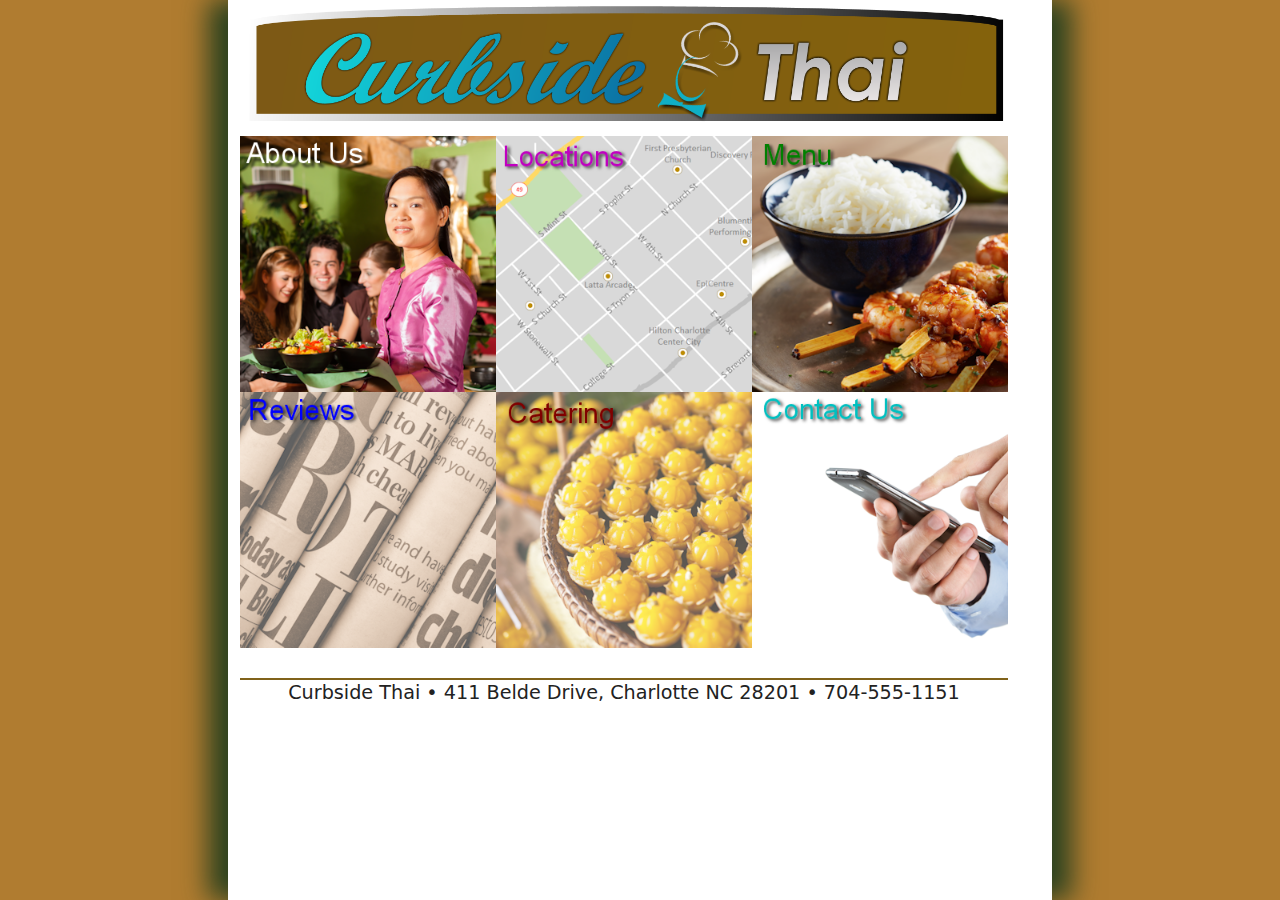
==== index.html @ db6e6f59 "CSIS1280-Lab1" ====
<!DOCTYPE html>
<html lang="en">
<head>
   <title>Curbside Thai</title>
   <meta charset="utf-8" />
   <meta name="viewport" content="width=device-width, initial-scale=1" />
   <link href="css/ct_base.css" rel="stylesheet" />
   <link href="css/ct_layout1.css" rel="stylesheet" />
</head>

<body>
   <header>
      <a href="index.html"><img src="imgs/ct_logo2.png" alt="Curbside Thai" /></a>
   </header>
   <nav>
      <a href="docs/general/ct_about.html"><img src="imgs/ct_about.png" alt="About Us" /></a>
      <a href="docs/mobile/ct_locations.html"><img src="imgs/ct_locations.png" alt="Locations" /></a>
      <a href="docs/mobile/ct_menu1.html"><img src="imgs/ct_menu.png" alt="Menu" /></a>
      <a href="docs/general/ct_reviews.html"><img src="imgs/ct_reviews.png" alt="Reviews" /></a>
      <a href="docs/catering/ct_catering.html"><img src="imgs/ct_catering.png" alt="Catering" /></a>
      <a href="docs/general/ct_contact.html"><img src="imgs/ct_contact.png" alt="Contact Us" /></a> 
   </nav>
   <footer>
      Curbside Thai &#8226; 411 Belde Drive, Charlotte NC 28201 &#8226; 704-555-1151
   </footer>
</body>
</html>
---- css/ct_base.css ----
/*
   New Perspectives on HTML5 and CSS3, 7th Edition
   Tutorial 1
   Tutorial Case
   Filename: base.css

   This file contains the base styles used by all pages in the website

*/


/* =============================================
	HTML5 structural elements
   =============================================
*/

article, aside, details, dl, figcaption, figure, footer, header, hgroup, main, nav, section {
	display: block;
}


/* =============================================
	Default colors, margins and sizing
   =============================================
*/

html {
	font-size: 100%;
	-webkit-text-size-adjust: 100%;
	-ms-text-size-adjust: 100%;
}
html, button, input, select, textarea {
	font-family: serif;
	color: #222;
}
body {
	margin: 0;
	font-size: 1em;
	line-height: 1.4;
}


/* =============================================
	Hypertext links
   =============================================
*/

a {
	color: #00e;
}
a:visited {
	color: #551a8b;
}
a:hover {
	color: #06e;
}
a:focus {
	outline: thin dotted;
}
a:hover, a:active {
	outline: 0;
}


/* =============================================
	Default font styles
   =============================================
*/

abbr[title] {
	border-bottom: 1px dotted;
}
b, strong {
	font-weight: bold;
}
blockquote {
	margin: 1em 40px;
}
dfn {
	font-style: italic;
}
hr {
	display: block;
	height: 1px;
	border: 0;
	border-top: 1px solid #ccc;
	margin: 1em 0;
	padding: 0;
}
ins {
	background: #ff9;
	color: #000;
	text-decoration: none;
}
mark {
	background: #ff0;
	color: #000;
	font-style: italic;
	font-weight: bold;
}
pre, code, kbd, samp {
	font-family: monospace, serif;
	_font-family: 'courier new', monospace;
	font-size: 1em;
}
pre {
	white-space: pre;
	white-space: pre-wrap;
	word-wrap: break-word;
}

small {
	font-size: 85%;
}
sub, sup {
	font-size: 75%;
	line-height: 0;
	position: relative;
	vertical-align: baseline;
}
sup {
	top: -0.5em;
}
sub {
	bottom: -0.25em;
}


/* =============================================
	Default list styles
   =============================================
*/

ul, ol {
	margin: 1em 0;
	padding: 0 0 0 40px;
}
dd {
	margin: 0 0 0 40px;
}
nav ul, nav ol {
	list-style: none;
	list-style-image: none;
	margin: 0;
	padding: 0;
}


/* =============================================
	Default styles for images and media
   =============================================
*/

img {
	border: 0;
	-ms-interpolation-mode: bicubic;
	vertical-align: middle;
}
figure {
	margin: 0;
}
audio, canvas, video {
	display: inline-block;
}


/* =============================================
	Default styles for web forms
   =============================================
*/

form {
	margin: 0;
}
fieldset {
	border: 0;
	margin: 0;
	padding: 0;
}
label {
	cursor: pointer;
}
legend {
	border: 0;
	padding: 0;
	white-space: normal;
}
button, input, select, textarea {
	font-size: 100%;
	margin: 0;
	vertical-align: baseline;
}
button, input {
	line-height: normal;
}
button, input[type="button"], input[type="reset"], input[type="submit"] {
	cursor: pointer;
	-webkit-appearance: button;
}
button[disabled], input[disabled] {
	cursor: default;
}
input[type="checkbox"], input[type="radio"] {
	box-sizing: border-box;
	padding: 0;
}
input[type="search"] {
	-webkit-appearance: textfield;
	-moz-box-sizing: content-box;
	-webkit-box-sizing: content-box;
	box-sizing: content-box;
}
input[type="search"]::-webkit-search-decoration, input[type="search"]::-webkit-search-cancel-button {
-webkit-appearance: none;
}
button::-moz-focus-inner, input::-moz-focus-inner {
border: 0;
padding: 0;
}
textarea {
	overflow: auto;
	vertical-align: top;
	resize: vertical;
}



/* =============================================
	Default styles for web tables
   =============================================
*/

table {
	border-collapse: collapse;
	border-spacing: 0;
}
td, th {
	vertical-align: top;
}
---- css/ct_layout1.css ----
@charset "utf-8";
/*
   New Perspectives on HTML5 and CSS3, 7th Edition
   Tutorial 1
   Tutorial Case
   Filename: ct_layout1.css

   This file contains the layout styles used in the ct_start.html page.

*/

/* =============================================
	Base layout styles used by mobile devices
	up to 480px and cascaded to larger devices 
	unless superceded by other styles.
   =============================================
*/

html {
	height: 100%;
}
img, object, embed, video {
	max-width: 100%;
}
header {
	margin-bottom: 10px;
	width: 96%;
}

header img {
	width: 100%;
}

body {
	margin-left: auto;
	margin-right: auto;
	width: 81.9%;
	padding-left: 4.55%;
	padding-right: 4.55%;
	clear: none;
	float: none;
	min-height: 100%;
}
nav a {
	clear: both;
	margin-left: 0;
	width: 96%;
	float: left;
	display: block;
	height: 50px;
	overflow: hidden;
	margin-bottom: 5px;
}

nav a:last-of-type {
	margin-bottom: 30px;
}

nav a img {
	display: block;
	width: 100%;
}

footer {
	width: 96%;
	clear: left;
	text-align: center;
	font-size: 0.45em;
	margin-top: 30px;
	border-top: 2px solid rgba(128,98,26,1.00);
	font-family: Segoe, "Segoe UI", "DejaVu Sans", "Trebuchet MS", Verdana, sans-serif;
}


/* =============================================
	Tablet layout styles used by devices
	481px to 768px and cascaded to larger 
	devices.
   =============================================
*/

@media only screen and (min-width: 481px) {
body {
	width: 91.14%;
	padding-left: 0.93%;
	padding-right: 0.93%;
	clear: none;
	float: none;
	margin-left: auto;
}
nav a {
	width: 32%;
	height: auto;
	float: left;
	clear: none;
	overflow: visible;
	margin-bottom: 0px;
}
nav a img {
 width: 100%;
 height: 100%;
}

nav a:nth-of-type(4) {
	clear: left
}

footer {
	font-size: 0.8em;
}
}

/* =============================================
	Desktop layout styles used by  devices
	769px and larger.
   =============================================
*/

@media only screen and (min-width: 769px) {
html {
	background-color: rgba(176,124,48,1.00);
	margin: 0px auto;
}
body {
	width: 100%;
	max-width: 800px;
	padding-left: 0.9%;
	padding-right: 0.9%;
	margin: auto;
	clear: none;
	float: none;
	margin-left: auto;
	background-color: white;
	-moz-box-shadow: rgba(31, 61, 31, 0.9) 20px 0px 25px,  rgba(31, 61, 31, 0.9) -20px 0px 25px;
	-webkit-box-shadow: rgba(31, 61, 31, 0.9) 20px 0px 25px,  rgba(31, 61, 31, 0.9) -20px 0px 25px;
	box-shadow: rgba(31, 61, 31, 0.9) 20px 0px 25px,  rgba(31, 61, 31, 0.9) -20px 0px 25px
}
footer {
	font-size: 1.2em;
}
}
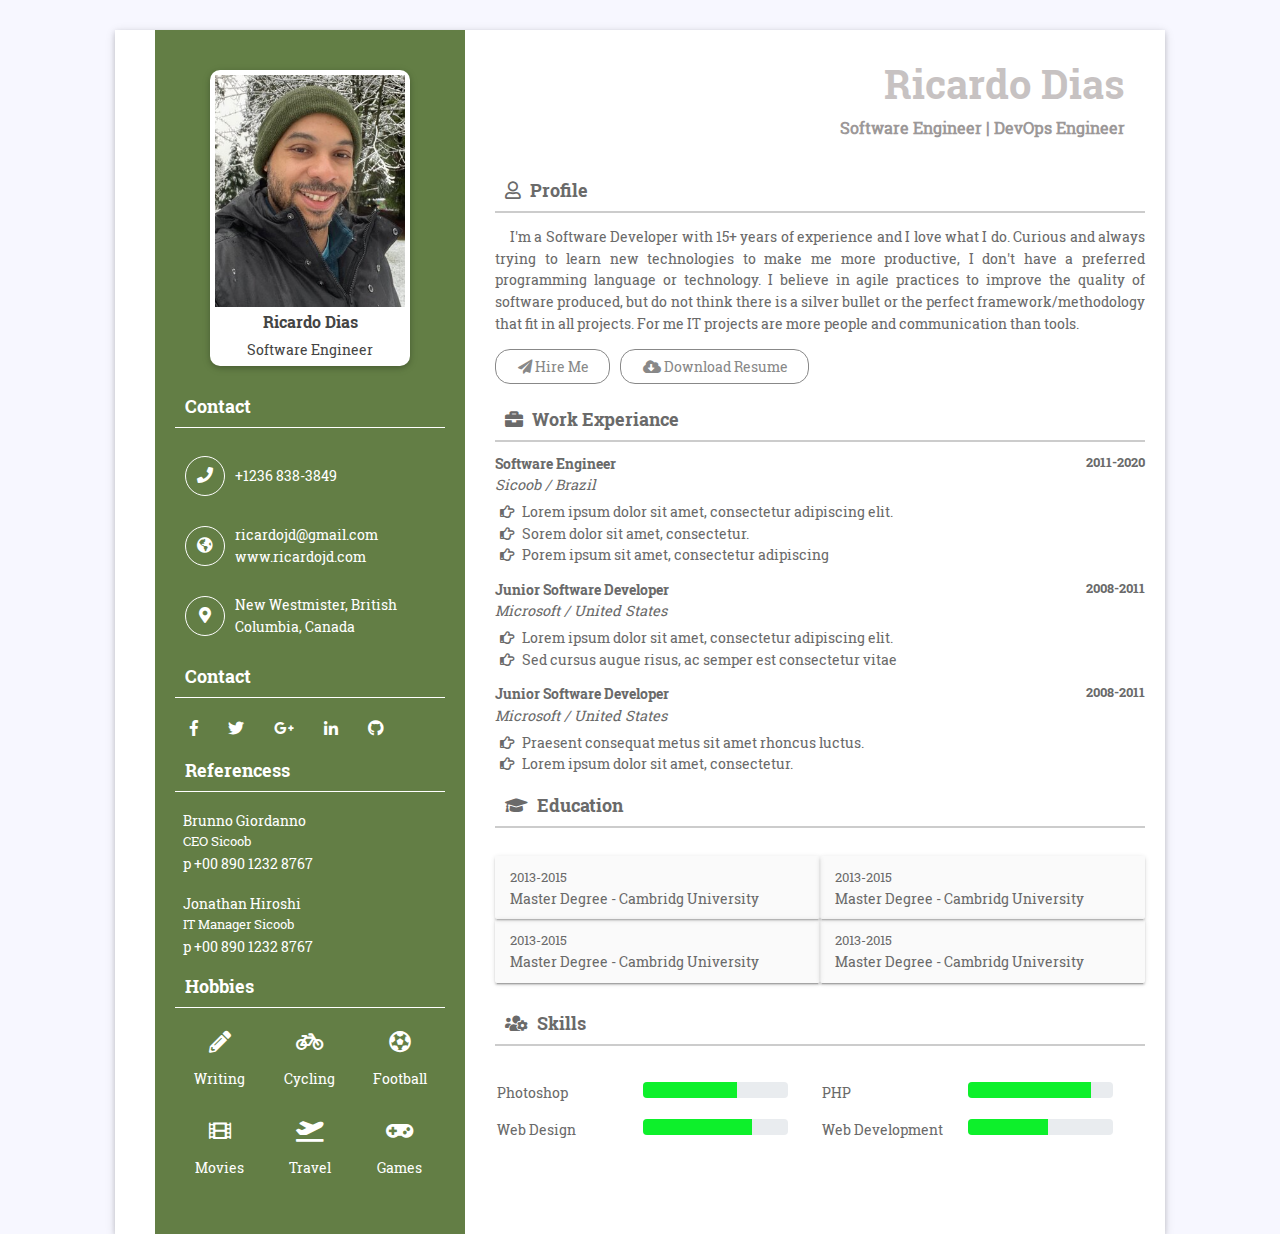
==== commit ac405021: "html resume" ====
--- a/index.html
+++ b/index.html
@@ -1,27 +1,228 @@
-<!DOCTYPE html>
+<!doctype html>
 <html lang="en">
+
 <head>
-   <title>Curbside Thai</title>
-   <meta charset="utf-8" />
-   <meta name="viewport" content="width=device-width, initial-scale=1" />
-   <link href="css/ct_base.css" rel="stylesheet" />
-   <link href="css/ct_layout1.css" rel="stylesheet" />
+    <meta charset="utf-8">
+    <meta name="viewport" content="width=device-width, initial-scale=1, shrink-to-fit=no">
+    <title> Ricardo Dias | Sofware Enginieer</title>
+
+    <link rel="shortcut icon" href="assets/images/fav.jpg">
+    <link rel="stylesheet" href="assets/css/bootstrap.min.css">
+    <link rel="stylesheet" href="assets/css/fontawsom-all.min.css">
+    <link rel="stylesheet" type="text/css" href="assets/css/style.css" />
 </head>
 
 <body>
-   <header>
-      <a href="index.html"><img src="imgs/ct_logo2.png" alt="Curbside Thai" /></a>
-   </header>
-   <nav>
-      <a href="docs/general/ct_about.html"><img src="imgs/ct_about.png" alt="About Us" /></a>
-      <a href="docs/mobile/ct_locations.html"><img src="imgs/ct_locations.png" alt="Locations" /></a>
-      <a href="docs/mobile/ct_menu1.html"><img src="imgs/ct_menu.png" alt="Menu" /></a>
-      <a href="docs/general/ct_reviews.html"><img src="imgs/ct_reviews.png" alt="Reviews" /></a>
-      <a href="docs/catering/ct_catering.html"><img src="imgs/ct_catering.png" alt="Catering" /></a>
-      <a href="docs/general/ct_contact.html"><img src="imgs/ct_contact.png" alt="Contact Us" /></a> 
-   </nav>
-   <footer>
-      Curbside Thai &#8226; 411 Belde Drive, Charlotte NC 28201 &#8226; 704-555-1151
-   </footer>
+    <div class="container-fluid overcover">
+        <div class="container profile-box">
+            <div class="row">
+                <div class="col-md-4 left-co">
+                    <div class="left-side">
+                        <div class="profile-info">
+                            <img src="assets/images/rsz_1img_1184_2.jpg" alt="">
+                            <h3>Ricardo Dias</h3>
+                            <span>Software Engineer</span>
+                        </div>
+                        <h4 class="ltitle">Contact</h4>
+                        <div class="contact-box pb0">
+                            <div class="icon">
+                                <i class="fas fa-phone"></i>
+                            </div>
+                            <div class="detail">
+                                +1236 838-3849<br>
+                                
+                            </div>
+                        </div>
+                        <div class="contact-box pb0">
+                            <div class="icon">
+                                <i class="fas fa-globe-americas"></i>
+                            </div>
+                            <div class="detail">
+                                ricardojd@gmail.com <br>
+                                www.ricardojd.com
+                            </div>
+                        </div>
+                        <div class="contact-box">
+                            <div class="icon">
+                                <i class="fas fa-map-marker-alt"></i>
+                            </div>
+                            <div class="detail">
+                                New Westmister, British Columbia, Canada
+                            </div>
+                        </div>
+                        <h4 class="ltitle">Contact</h4>
+                        <ul class="row social-link no-margin">
+                            <li><i class="fab fa-facebook-f"></i></li>
+                            <li><i class="fab fa-twitter"></i></li>
+                            <li><i class="fab fa-google-plus-g"></i></li>
+                            <li><i class="fab fa-linkedin-in"></i></li>
+                            <li><i class="fab fa-github"></i></li>
+                        </ul>
+                        <h4 class="ltitle">Referencess</h4>
+
+                        <div class="refer-cov">
+                            <b>Brunno Giordanno</b>
+                            <p>CEO Sicoob</p>
+                            <span>p +00 890 1232 8767</span>
+                        </div>
+                        <div class="refer-cov">
+                            <b>Jonathan Hiroshi</b>
+                            <p>IT Manager Sicoob</p>
+                            <span>p +00 890 1232 8767</span>
+                        </div>
+                        <h4 class="ltitle">Hobbies</h4>
+                        <ul class="hoby row no-margin">
+                            <li><i class="fas fa-pencil-alt"></i> <br> Writing</li>
+                            <li><i class="fas fa-bicycle"></i> <br> Cycling</li>
+                            <li><i class="fas fa-futbol"></i> <br> Football</li>
+                            <li><i class="fas fa-film"></i><br> Movies</li>
+                            <li><i class="fas fa-plane-departure"></i> <br>Travel</li>
+                            <li><i class="fas fa-gamepad"></i> <br> Games</li>
+                        </ul>
+                    </div>
+                </div>
+                <div class="col-md-8 rt-div">
+                    <div class="rit-cover">
+                        <div class="hotkey">
+                            <h1 class="">Ricardo Dias </h1>
+                            <small>Software Engineer | DevOps Engineer</small>
+                        </div>
+                        <h2 class="rit-titl"><i class="far fa-user"></i> Profile</h2>
+                        <div class="about">
+                            <p>I'm a Software Developer with 15+ years of experience and I love what I do.
+
+                                Curious and always trying to learn new technologies to make me more productive,
+                                I don't have a preferred programming language or technology.
+                                
+                                I believe in agile practices to improve the quality of software produced, but do
+                                not think there is a silver bullet or the perfect framework/methodology that fit
+                                in all projects. For me IT projects are more people and communication than tools.</p>
+                            <div class="btn-ro row no-margin">
+                                <ul class="btn-link">
+                                    <li>
+                                        <a href=""><i class="fas fa-paper-plane"></i> Hire Me</a>
+                                    </li>
+                                    <li>
+                                        <a href=""><i class="fas fa-cloud-download-alt"></i> Download Resume</a>
+                                    </li>
+                                </ul>
+                            </div>
+                        </div>
+
+                        <h2 class="rit-titl"><i class="fas fa-briefcase"></i> Work Experiance</h2>
+                        <div class="work-exp">
+                            <h6>Software Engineer <span>2011-2020</span></h6>
+                            <i>Sicoob / Brazil</i>
+                            <ul>
+                                <li><i class="far fa-hand-point-right"></i> Lorem ipsum dolor sit amet, consectetur adipiscing elit. </li>
+                                <li><i class="far fa-hand-point-right"></i> Sorem dolor sit amet, consectetur. </li>
+                                <li><i class="far fa-hand-point-right"></i> Porem ipsum sit amet, consectetur adipiscing </li>
+                            </ul>
+                        </div>
+                        <div class="work-exp">
+                            <h6>Junior Software Developer <span>2008-2011</span></h6>
+                            <i>Microsoft / United States</i>
+                            <ul>
+                                <li><i class="far fa-hand-point-right"></i> Lorem ipsum dolor sit amet, consectetur adipiscing elit. </li>
+                                
+                                <li><i class="far fa-hand-point-right"></i> Sed cursus augue risus, ac semper est consectetur vitae </li>
+                            </ul>
+                        </div>
+                        <div class="work-exp">
+                            <h6>Junior Software Developer <span>2008-2011</span></h6>
+                            <i>Microsoft / United States</i>
+                            <ul>
+                                <li><i class="far fa-hand-point-right"></i> Praesent consequat metus sit amet rhoncus luctus.
+
+                                </li>
+                                <li><i class="far fa-hand-point-right"></i> Lorem ipsum dolor sit amet, consectetur. </li>
+                                
+                            </ul>
+                        </div>
+
+                        <h2 class="rit-titl"><i class="fas fa-graduation-cap"></i> Education</h2>
+                        <div class="education">
+                            <ul class="row no-margin">
+                                <li class="col-md-6"><span>2013-2015</span> <br>
+                                    Master Degree - Cambridg University</li>
+                                <li class="col-md-6"><span>2013-2015</span> <br>
+                                    Master Degree - Cambridg University</li>
+                                <li class="col-md-6"><span>2013-2015</span> <br>
+                                    Master Degree - Cambridg University</li>
+                                <li class="col-md-6"><span>2013-2015</span> <br>
+                                    Master Degree - Cambridg University</li>
+                            </ul>
+                        </div>
+
+                        <h2 class="rit-titl"><i class="fas fa-users-cog"></i> Skills</h2>
+                        <div class="profess-cover row no-margin">
+                            <div class="col-md-6">
+                                <div class=" prog-row row">
+                                    <div class="col-sm-6">
+                                        Photoshop
+                                    </div>
+                                    <div class="col-sm-6">
+                                        <div class="progress">
+                                            <div class="progress-bar" role="progressbar" style="width: 65%" aria-valuenow="25" aria-valuemin="0" aria-valuemax="100"></div>
+                                        </div>
+                                    </div>
+                                </div>
+                            </div>
+                            <div class="col-md-6">
+                                <div class="row prog-row">
+                                    <div class="col-sm-6">
+                                        PHP
+                                    </div>
+                                    <div class="col-sm-6">
+                                        <div class="progress">
+                                            <div class="progress-bar" role="progressbar" style="width: 85%" aria-valuenow="25" aria-valuemin="0" aria-valuemax="100"></div>
+                                        </div>
+                                    </div>
+                                </div>
+                            </div>
+
+                            <div class="col-md-6">
+                                <div class="row prog-row">
+                                    <div class="col-sm-6">
+                                        Web Design
+                                    </div>
+                                    <div class="col-sm-6">
+                                        <div class="progress">
+                                            <div class="progress-bar" role="progressbar" style="width: 75%" aria-valuenow="25" aria-valuemin="0" aria-valuemax="100"></div>
+                                        </div>
+                                    </div>
+                                </div>
+                            </div>
+                            <div class="col-md-6">
+                                <div class="row prog-row">
+                                    <div class="col-sm-6">
+                                        Web Development
+                                    </div>
+                                    <div class="col-sm-6">
+                                        <div class="progress">
+                                            <div class="progress-bar" role="progressbar" style="width: 55%" aria-valuenow="25" aria-valuemin="0" aria-valuemax="100"></div>
+                                        </div>
+                                    </div>
+                                </div>
+                            </div>
+
+
+
+
+
+
+                        </div>
+                    </div>
+                </div>
+            </div>
+        </div>
+    </div>
 </body>
-</html>
+
+<script src="assets/js/jquery-3.2.1.min.js"></script>
+<script src="assets/js/popper.min.js"></script>
+<script src="assets/js/bootstrap.min.js"></script>
+<script src="assets/js/script.js"></script>
+
+
+</html>--- a/assets/css/fontawsom-all.min.css
+++ b/assets/css/fontawsom-all.min.css
@@ -0,0 +1,5 @@
+/*!
+ * Font Awesome Free 5.3.1 by @fontawesome - https://fontawesome.com
+ * License - https://fontawesome.com/license/free (Icons: CC BY 4.0, Fonts: SIL OFL 1.1, Code: MIT License)
+ */
+.fa,.fab,.fal,.far,.fas{-moz-osx-font-smoothing:grayscale;-webkit-font-smoothing:antialiased;display:inline-block;font-style:normal;font-variant:normal;text-rendering:auto;line-height:1}.fa-lg{font-size:1.33333em;line-height:.75em;vertical-align:-.0667em}.fa-xs{font-size:.75em}.fa-sm{font-size:.875em}.fa-1x{font-size:1em}.fa-2x{font-size:2em}.fa-3x{font-size:3em}.fa-4x{font-size:4em}.fa-5x{font-size:5em}.fa-6x{font-size:6em}.fa-7x{font-size:7em}.fa-8x{font-size:8em}.fa-9x{font-size:9em}.fa-10x{font-size:10em}.fa-fw{text-align:center;width:1.25em}.fa-ul{list-style-type:none;margin-left:2.5em;padding-left:0}.fa-ul>li{position:relative}.fa-li{left:-2em;position:absolute;text-align:center;width:2em;line-height:inherit}.fa-border{border:.08em solid #eee;border-radius:.1em;padding:.2em .25em .15em}.fa-pull-left{float:left}.fa-pull-right{float:right}.fa.fa-pull-left,.fab.fa-pull-left,.fal.fa-pull-left,.far.fa-pull-left,.fas.fa-pull-left{margin-right:.3em}.fa.fa-pull-right,.fab.fa-pull-right,.fal.fa-pull-right,.far.fa-pull-right,.fas.fa-pull-right{margin-left:.3em}.fa-spin{animation:fa-spin 2s infinite linear}.fa-pulse{animation:fa-spin 1s infinite steps(8)}@keyframes fa-spin{0%{transform:rotate(0deg)}to{transform:rotate(1turn)}}.fa-rotate-90{-ms-filter:"progid:DXImageTransform.Microsoft.BasicImage(rotation=1)";transform:rotate(90deg)}.fa-rotate-180{-ms-filter:"progid:DXImageTransform.Microsoft.BasicImage(rotation=2)";transform:rotate(180deg)}.fa-rotate-270{-ms-filter:"progid:DXImageTransform.Microsoft.BasicImage(rotation=3)";transform:rotate(270deg)}.fa-flip-horizontal{-ms-filter:"progid:DXImageTransform.Microsoft.BasicImage(rotation=0, mirror=1)";transform:scaleX(-1)}.fa-flip-vertical{transform:scaleY(-1)}.fa-flip-horizontal.fa-flip-vertical,.fa-flip-vertical{-ms-filter:"progid:DXImageTransform.Microsoft.BasicImage(rotation=2, mirror=1)"}.fa-flip-horizontal.fa-flip-vertical{transform:scale(-1)}:root .fa-flip-horizontal,:root .fa-flip-vertical,:root .fa-rotate-90,:root .fa-rotate-180,:root .fa-rotate-270{-webkit-filter:none;filter:none}.fa-stack{display:inline-block;height:2em;line-height:2em;position:relative;vertical-align:middle;width:2em}.fa-stack-1x,.fa-stack-2x{left:0;position:absolute;text-align:center;width:100%}.fa-stack-1x{line-height:inherit}.fa-stack-2x{font-size:2em}.fa-inverse{color:#fff}.fa-500px:before{content:"\f26e"}.fa-accessible-icon:before{content:"\f368"}.fa-accusoft:before{content:"\f369"}.fa-ad:before{content:"\f641"}.fa-address-book:before{content:"\f2b9"}.fa-address-card:before{content:"\f2bb"}.fa-adjust:before{content:"\f042"}.fa-adn:before{content:"\f170"}.fa-adversal:before{content:"\f36a"}.fa-affiliatetheme:before{content:"\f36b"}.fa-air-freshener:before{content:"\f5d0"}.fa-algolia:before{content:"\f36c"}.fa-align-center:before{content:"\f037"}.fa-align-justify:before{content:"\f039"}.fa-align-left:before{content:"\f036"}.fa-align-right:before{content:"\f038"}.fa-alipay:before{content:"\f642"}.fa-allergies:before{content:"\f461"}.fa-amazon:before{content:"\f270"}.fa-amazon-pay:before{content:"\f42c"}.fa-ambulance:before{content:"\f0f9"}.fa-american-sign-language-interpreting:before{content:"\f2a3"}.fa-amilia:before{content:"\f36d"}.fa-anchor:before{content:"\f13d"}.fa-android:before{content:"\f17b"}.fa-angellist:before{content:"\f209"}.fa-angle-double-down:before{content:"\f103"}.fa-angle-double-left:before{content:"\f100"}.fa-angle-double-right:before{content:"\f101"}.fa-angle-double-up:before{content:"\f102"}.fa-angle-down:before{content:"\f107"}.fa-angle-left:before{content:"\f104"}.fa-angle-right:before{content:"\f105"}.fa-angle-up:before{content:"\f106"}.fa-angry:before{content:"\f556"}.fa-angrycreative:before{content:"\f36e"}.fa-angular:before{content:"\f420"}.fa-ankh:before{content:"\f644"}.fa-app-store:before{content:"\f36f"}.fa-app-store-ios:before{content:"\f370"}.fa-apper:before{content:"\f371"}.fa-apple:before{content:"\f179"}.fa-apple-alt:before{content:"\f5d1"}.fa-apple-pay:before{content:"\f415"}.fa-archive:before{content:"\f187"}.fa-archway:before{content:"\f557"}.fa-arrow-alt-circle-down:before{content:"\f358"}.fa-arrow-alt-circle-left:before{content:"\f359"}.fa-arrow-alt-circle-right:before{content:"\f35a"}.fa-arrow-alt-circle-up:before{content:"\f35b"}.fa-arrow-circle-down:before{content:"\f0ab"}.fa-arrow-circle-left:before{content:"\f0a8"}.fa-arrow-circle-right:before{content:"\f0a9"}.fa-arrow-circle-up:before{content:"\f0aa"}.fa-arrow-down:before{content:"\f063"}.fa-arrow-left:before{content:"\f060"}.fa-arrow-right:before{content:"\f061"}.fa-arrow-up:before{content:"\f062"}.fa-arrows-alt:before{content:"\f0b2"}.fa-arrows-alt-h:before{content:"\f337"}.fa-arrows-alt-v:before{content:"\f338"}.fa-assistive-listening-systems:before{content:"\f2a2"}.fa-asterisk:before{content:"\f069"}.fa-asymmetrik:before{content:"\f372"}.fa-at:before{content:"\f1fa"}.fa-atlas:before{content:"\f558"}.fa-atom:before{content:"\f5d2"}.fa-audible:before{content:"\f373"}.fa-audio-description:before{content:"\f29e"}.fa-autoprefixer:before{content:"\f41c"}.fa-avianex:before{content:"\f374"}.fa-aviato:before{content:"\f421"}.fa-award:before{content:"\f559"}.fa-aws:before{content:"\f375"}.fa-backspace:before{content:"\f55a"}.fa-backward:before{content:"\f04a"}.fa-balance-scale:before{content:"\f24e"}.fa-ban:before{content:"\f05e"}.fa-band-aid:before{content:"\f462"}.fa-bandcamp:before{content:"\f2d5"}.fa-barcode:before{content:"\f02a"}.fa-bars:before{content:"\f0c9"}.fa-baseball-ball:before{content:"\f433"}.fa-basketball-ball:before{content:"\f434"}.fa-bath:before{content:"\f2cd"}.fa-battery-empty:before{content:"\f244"}.fa-battery-full:before{content:"\f240"}.fa-battery-half:before{content:"\f242"}.fa-battery-quarter:before{content:"\f243"}.fa-battery-three-quarters:before{content:"\f241"}.fa-bed:before{content:"\f236"}.fa-beer:before{content:"\f0fc"}.fa-behance:before{content:"\f1b4"}.fa-behance-square:before{content:"\f1b5"}.fa-bell:before{content:"\f0f3"}.fa-bell-slash:before{content:"\f1f6"}.fa-bezier-curve:before{content:"\f55b"}.fa-bible:before{content:"\f647"}.fa-bicycle:before{content:"\f206"}.fa-bimobject:before{content:"\f378"}.fa-binoculars:before{content:"\f1e5"}.fa-birthday-cake:before{content:"\f1fd"}.fa-bitbucket:before{content:"\f171"}.fa-bitcoin:before{content:"\f379"}.fa-bity:before{content:"\f37a"}.fa-black-tie:before{content:"\f27e"}.fa-blackberry:before{content:"\f37b"}.fa-blender:before{content:"\f517"}.fa-blind:before{content:"\f29d"}.fa-blogger:before{content:"\f37c"}.fa-blogger-b:before{content:"\f37d"}.fa-bluetooth:before{content:"\f293"}.fa-bluetooth-b:before{content:"\f294"}.fa-bold:before{content:"\f032"}.fa-bolt:before{content:"\f0e7"}.fa-bomb:before{content:"\f1e2"}.fa-bone:before{content:"\f5d7"}.fa-bong:before{content:"\f55c"}.fa-book:before{content:"\f02d"}.fa-book-open:before{content:"\f518"}.fa-book-reader:before{content:"\f5da"}.fa-bookmark:before{content:"\f02e"}.fa-bowling-ball:before{content:"\f436"}.fa-box:before{content:"\f466"}.fa-box-open:before{content:"\f49e"}.fa-boxes:before{content:"\f468"}.fa-braille:before{content:"\f2a1"}.fa-brain:before{content:"\f5dc"}.fa-briefcase:before{content:"\f0b1"}.fa-briefcase-medical:before{content:"\f469"}.fa-broadcast-tower:before{content:"\f519"}.fa-broom:before{content:"\f51a"}.fa-brush:before{content:"\f55d"}.fa-btc:before{content:"\f15a"}.fa-bug:before{content:"\f188"}.fa-building:before{content:"\f1ad"}.fa-bullhorn:before{content:"\f0a1"}.fa-bullseye:before{content:"\f140"}.fa-burn:before{content:"\f46a"}.fa-buromobelexperte:before{content:"\f37f"}.fa-bus:before{content:"\f207"}.fa-bus-alt:before{content:"\f55e"}.fa-business-time:before{content:"\f64a"}.fa-buysellads:before{content:"\f20d"}.fa-calculator:before{content:"\f1ec"}.fa-calendar:before{content:"\f133"}.fa-calendar-alt:before{content:"\f073"}.fa-calendar-check:before{content:"\f274"}.fa-calendar-minus:before{content:"\f272"}.fa-calendar-plus:before{content:"\f271"}.fa-calendar-times:before{content:"\f273"}.fa-camera:before{content:"\f030"}.fa-camera-retro:before{content:"\f083"}.fa-cannabis:before{content:"\f55f"}.fa-capsules:before{content:"\f46b"}.fa-car:before{content:"\f1b9"}.fa-car-alt:before{content:"\f5de"}.fa-car-battery:before{content:"\f5df"}.fa-car-crash:before{content:"\f5e1"}.fa-car-side:before{content:"\f5e4"}.fa-caret-down:before{content:"\f0d7"}.fa-caret-left:before{content:"\f0d9"}.fa-caret-right:before{content:"\f0da"}.fa-caret-square-down:before{content:"\f150"}.fa-caret-square-left:before{content:"\f191"}.fa-caret-square-right:before{content:"\f152"}.fa-caret-square-up:before{content:"\f151"}.fa-caret-up:before{content:"\f0d8"}.fa-cart-arrow-down:before{content:"\f218"}.fa-cart-plus:before{content:"\f217"}.fa-cc-amazon-pay:before{content:"\f42d"}.fa-cc-amex:before{content:"\f1f3"}.fa-cc-apple-pay:before{content:"\f416"}.fa-cc-diners-club:before{content:"\f24c"}.fa-cc-discover:before{content:"\f1f2"}.fa-cc-jcb:before{content:"\f24b"}.fa-cc-mastercard:before{content:"\f1f1"}.fa-cc-paypal:before{content:"\f1f4"}.fa-cc-stripe:before{content:"\f1f5"}.fa-cc-visa:before{content:"\f1f0"}.fa-centercode:before{content:"\f380"}.fa-certificate:before{content:"\f0a3"}.fa-chalkboard:before{content:"\f51b"}.fa-chalkboard-teacher:before{content:"\f51c"}.fa-charging-station:before{content:"\f5e7"}.fa-chart-area:before{content:"\f1fe"}.fa-chart-bar:before{content:"\f080"}.fa-chart-line:before{content:"\f201"}.fa-chart-pie:before{content:"\f200"}.fa-check:before{content:"\f00c"}.fa-check-circle:before{content:"\f058"}.fa-check-double:before{content:"\f560"}.fa-check-square:before{content:"\f14a"}.fa-chess:before{content:"\f439"}.fa-chess-bishop:before{content:"\f43a"}.fa-chess-board:before{content:"\f43c"}.fa-chess-king:before{content:"\f43f"}.fa-chess-knight:before{content:"\f441"}.fa-chess-pawn:before{content:"\f443"}.fa-chess-queen:before{content:"\f445"}.fa-chess-rook:before{content:"\f447"}.fa-chevron-circle-down:before{content:"\f13a"}.fa-chevron-circle-left:before{content:"\f137"}.fa-chevron-circle-right:before{content:"\f138"}.fa-chevron-circle-up:before{content:"\f139"}.fa-chevron-down:before{content:"\f078"}.fa-chevron-left:before{content:"\f053"}.fa-chevron-right:before{content:"\f054"}.fa-chevron-up:before{content:"\f077"}.fa-child:before{content:"\f1ae"}.fa-chrome:before{content:"\f268"}.fa-church:before{content:"\f51d"}.fa-circle:before{content:"\f111"}.fa-circle-notch:before{content:"\f1ce"}.fa-city:before{content:"\f64f"}.fa-clipboard:before{content:"\f328"}.fa-clipboard-check:before{content:"\f46c"}.fa-clipboard-list:before{content:"\f46d"}.fa-clock:before{content:"\f017"}.fa-clone:before{content:"\f24d"}.fa-closed-captioning:before{content:"\f20a"}.fa-cloud:before{content:"\f0c2"}.fa-cloud-download-alt:before{content:"\f381"}.fa-cloud-upload-alt:before{content:"\f382"}.fa-cloudscale:before{content:"\f383"}.fa-cloudsmith:before{content:"\f384"}.fa-cloudversify:before{content:"\f385"}.fa-cocktail:before{content:"\f561"}.fa-code:before{content:"\f121"}.fa-code-branch:before{content:"\f126"}.fa-codepen:before{content:"\f1cb"}.fa-codiepie:before{content:"\f284"}.fa-coffee:before{content:"\f0f4"}.fa-cog:before{content:"\f013"}.fa-cogs:before{content:"\f085"}.fa-coins:before{content:"\f51e"}.fa-columns:before{content:"\f0db"}.fa-comment:before{content:"\f075"}.fa-comment-alt:before{content:"\f27a"}.fa-comment-dollar:before{content:"\f651"}.fa-comment-dots:before{content:"\f4ad"}.fa-comment-slash:before{content:"\f4b3"}.fa-comments:before{content:"\f086"}.fa-comments-dollar:before{content:"\f653"}.fa-compact-disc:before{content:"\f51f"}.fa-compass:before{content:"\f14e"}.fa-compress:before{content:"\f066"}.fa-concierge-bell:before{content:"\f562"}.fa-connectdevelop:before{content:"\f20e"}.fa-contao:before{content:"\f26d"}.fa-cookie:before{content:"\f563"}.fa-cookie-bite:before{content:"\f564"}.fa-copy:before{content:"\f0c5"}.fa-copyright:before{content:"\f1f9"}.fa-couch:before{content:"\f4b8"}.fa-cpanel:before{content:"\f388"}.fa-creative-commons:before{content:"\f25e"}.fa-creative-commons-by:before{content:"\f4e7"}.fa-creative-commons-nc:before{content:"\f4e8"}.fa-creative-commons-nc-eu:before{content:"\f4e9"}.fa-creative-commons-nc-jp:before{content:"\f4ea"}.fa-creative-commons-nd:before{content:"\f4eb"}.fa-creative-commons-pd:before{content:"\f4ec"}.fa-creative-commons-pd-alt:before{content:"\f4ed"}.fa-creative-commons-remix:before{content:"\f4ee"}.fa-creative-commons-sa:before{content:"\f4ef"}.fa-creative-commons-sampling:before{content:"\f4f0"}.fa-creative-commons-sampling-plus:before{content:"\f4f1"}.fa-creative-commons-share:before{content:"\f4f2"}.fa-credit-card:before{content:"\f09d"}.fa-crop:before{content:"\f125"}.fa-crop-alt:before{content:"\f565"}.fa-cross:before{content:"\f654"}.fa-crosshairs:before{content:"\f05b"}.fa-crow:before{content:"\f520"}.fa-crown:before{content:"\f521"}.fa-css3:before{content:"\f13c"}.fa-css3-alt:before{content:"\f38b"}.fa-cube:before{content:"\f1b2"}.fa-cubes:before{content:"\f1b3"}.fa-cut:before{content:"\f0c4"}.fa-cuttlefish:before{content:"\f38c"}.fa-d-and-d:before{content:"\f38d"}.fa-dashcube:before{content:"\f210"}.fa-database:before{content:"\f1c0"}.fa-deaf:before{content:"\f2a4"}.fa-delicious:before{content:"\f1a5"}.fa-deploydog:before{content:"\f38e"}.fa-deskpro:before{content:"\f38f"}.fa-desktop:before{content:"\f108"}.fa-deviantart:before{content:"\f1bd"}.fa-dharmachakra:before{content:"\f655"}.fa-diagnoses:before{content:"\f470"}.fa-dice:before{content:"\f522"}.fa-dice-five:before{content:"\f523"}.fa-dice-four:before{content:"\f524"}.fa-dice-one:before{content:"\f525"}.fa-dice-six:before{content:"\f526"}.fa-dice-three:before{content:"\f527"}.fa-dice-two:before{content:"\f528"}.fa-digg:before{content:"\f1a6"}.fa-digital-ocean:before{content:"\f391"}.fa-digital-tachograph:before{content:"\f566"}.fa-directions:before{content:"\f5eb"}.fa-discord:before{content:"\f392"}.fa-discourse:before{content:"\f393"}.fa-divide:before{content:"\f529"}.fa-dizzy:before{content:"\f567"}.fa-dna:before{content:"\f471"}.fa-dochub:before{content:"\f394"}.fa-docker:before{content:"\f395"}.fa-dollar-sign:before{content:"\f155"}.fa-dolly:before{content:"\f472"}.fa-dolly-flatbed:before{content:"\f474"}.fa-donate:before{content:"\f4b9"}.fa-door-closed:before{content:"\f52a"}.fa-door-open:before{content:"\f52b"}.fa-dot-circle:before{content:"\f192"}.fa-dove:before{content:"\f4ba"}.fa-download:before{content:"\f019"}.fa-draft2digital:before{content:"\f396"}.fa-drafting-compass:before{content:"\f568"}.fa-draw-polygon:before{content:"\f5ee"}.fa-dribbble:before{content:"\f17d"}.fa-dribbble-square:before{content:"\f397"}.fa-dropbox:before{content:"\f16b"}.fa-drum:before{content:"\f569"}.fa-drum-steelpan:before{content:"\f56a"}.fa-drupal:before{content:"\f1a9"}.fa-dumbbell:before{content:"\f44b"}.fa-dyalog:before{content:"\f399"}.fa-earlybirds:before{content:"\f39a"}.fa-ebay:before{content:"\f4f4"}.fa-edge:before{content:"\f282"}.fa-edit:before{content:"\f044"}.fa-eject:before{content:"\f052"}.fa-elementor:before{content:"\f430"}.fa-ellipsis-h:before{content:"\f141"}.fa-ellipsis-v:before{content:"\f142"}.fa-ello:before{content:"\f5f1"}.fa-ember:before{content:"\f423"}.fa-empire:before{content:"\f1d1"}.fa-envelope:before{content:"\f0e0"}.fa-envelope-open:before{content:"\f2b6"}.fa-envelope-open-text:before{content:"\f658"}.fa-envelope-square:before{content:"\f199"}.fa-envira:before{content:"\f299"}.fa-equals:before{content:"\f52c"}.fa-eraser:before{content:"\f12d"}.fa-erlang:before{content:"\f39d"}.fa-ethereum:before{content:"\f42e"}.fa-etsy:before{content:"\f2d7"}.fa-euro-sign:before{content:"\f153"}.fa-exchange-alt:before{content:"\f362"}.fa-exclamation:before{content:"\f12a"}.fa-exclamation-circle:before{content:"\f06a"}.fa-exclamation-triangle:before{content:"\f071"}.fa-expand:before{content:"\f065"}.fa-expand-arrows-alt:before{content:"\f31e"}.fa-expeditedssl:before{content:"\f23e"}.fa-external-link-alt:before{content:"\f35d"}.fa-external-link-square-alt:before{content:"\f360"}.fa-eye:before{content:"\f06e"}.fa-eye-dropper:before{content:"\f1fb"}.fa-eye-slash:before{content:"\f070"}.fa-facebook:before{content:"\f09a"}.fa-facebook-f:before{content:"\f39e"}.fa-facebook-messenger:before{content:"\f39f"}.fa-facebook-square:before{content:"\f082"}.fa-fast-backward:before{content:"\f049"}.fa-fast-forward:before{content:"\f050"}.fa-fax:before{content:"\f1ac"}.fa-feather:before{content:"\f52d"}.fa-feather-alt:before{content:"\f56b"}.fa-female:before{content:"\f182"}.fa-fighter-jet:before{content:"\f0fb"}.fa-file:before{content:"\f15b"}.fa-file-alt:before{content:"\f15c"}.fa-file-archive:before{content:"\f1c6"}.fa-file-audio:before{content:"\f1c7"}.fa-file-code:before{content:"\f1c9"}.fa-file-contract:before{content:"\f56c"}.fa-file-download:before{content:"\f56d"}.fa-file-excel:before{content:"\f1c3"}.fa-file-export:before{content:"\f56e"}.fa-file-image:before{content:"\f1c5"}.fa-file-import:before{content:"\f56f"}.fa-file-invoice:before{content:"\f570"}.fa-file-invoice-dollar:before{content:"\f571"}.fa-file-medical:before{content:"\f477"}.fa-file-medical-alt:before{content:"\f478"}.fa-file-pdf:before{content:"\f1c1"}.fa-file-powerpoint:before{content:"\f1c4"}.fa-file-prescription:before{content:"\f572"}.fa-file-signature:before{content:"\f573"}.fa-file-upload:before{content:"\f574"}.fa-file-video:before{content:"\f1c8"}.fa-file-word:before{content:"\f1c2"}.fa-fill:before{content:"\f575"}.fa-fill-drip:before{content:"\f576"}.fa-film:before{content:"\f008"}.fa-filter:before{content:"\f0b0"}.fa-fingerprint:before{content:"\f577"}.fa-fire:before{content:"\f06d"}.fa-fire-extinguisher:before{content:"\f134"}.fa-firefox:before{content:"\f269"}.fa-first-aid:before{content:"\f479"}.fa-first-order:before{content:"\f2b0"}.fa-first-order-alt:before{content:"\f50a"}.fa-firstdraft:before{content:"\f3a1"}.fa-fish:before{content:"\f578"}.fa-flag:before{content:"\f024"}.fa-flag-checkered:before{content:"\f11e"}.fa-flask:before{content:"\f0c3"}.fa-flickr:before{content:"\f16e"}.fa-flipboard:before{content:"\f44d"}.fa-flushed:before{content:"\f579"}.fa-fly:before{content:"\f417"}.fa-folder:before{content:"\f07b"}.fa-folder-minus:before{content:"\f65d"}.fa-folder-open:before{content:"\f07c"}.fa-folder-plus:before{content:"\f65e"}.fa-font:before{content:"\f031"}.fa-font-awesome:before{content:"\f2b4"}.fa-font-awesome-alt:before{content:"\f35c"}.fa-font-awesome-flag:before{content:"\f425"}.fa-font-awesome-logo-full:before{content:"\f4e6"}.fa-fonticons:before{content:"\f280"}.fa-fonticons-fi:before{content:"\f3a2"}.fa-football-ball:before{content:"\f44e"}.fa-fort-awesome:before{content:"\f286"}.fa-fort-awesome-alt:before{content:"\f3a3"}.fa-forumbee:before{content:"\f211"}.fa-forward:before{content:"\f04e"}.fa-foursquare:before{content:"\f180"}.fa-free-code-camp:before{content:"\f2c5"}.fa-freebsd:before{content:"\f3a4"}.fa-frog:before{content:"\f52e"}.fa-frown:before{content:"\f119"}.fa-frown-open:before{content:"\f57a"}.fa-fulcrum:before{content:"\f50b"}.fa-funnel-dollar:before{content:"\f662"}.fa-futbol:before{content:"\f1e3"}.fa-galactic-republic:before{content:"\f50c"}.fa-galactic-senate:before{content:"\f50d"}.fa-gamepad:before{content:"\f11b"}.fa-gas-pump:before{content:"\f52f"}.fa-gavel:before{content:"\f0e3"}.fa-gem:before{content:"\f3a5"}.fa-genderless:before{content:"\f22d"}.fa-get-pocket:before{content:"\f265"}.fa-gg:before{content:"\f260"}.fa-gg-circle:before{content:"\f261"}.fa-gift:before{content:"\f06b"}.fa-git:before{content:"\f1d3"}.fa-git-square:before{content:"\f1d2"}.fa-github:before{content:"\f09b"}.fa-github-alt:before{content:"\f113"}.fa-github-square:before{content:"\f092"}.fa-gitkraken:before{content:"\f3a6"}.fa-gitlab:before{content:"\f296"}.fa-gitter:before{content:"\f426"}.fa-glass-martini:before{content:"\f000"}.fa-glass-martini-alt:before{content:"\f57b"}.fa-glasses:before{content:"\f530"}.fa-glide:before{content:"\f2a5"}.fa-glide-g:before{content:"\f2a6"}.fa-globe:before{content:"\f0ac"}.fa-globe-africa:before{content:"\f57c"}.fa-globe-americas:before{content:"\f57d"}.fa-globe-asia:before{content:"\f57e"}.fa-gofore:before{content:"\f3a7"}.fa-golf-ball:before{content:"\f450"}.fa-goodreads:before{content:"\f3a8"}.fa-goodreads-g:before{content:"\f3a9"}.fa-google:before{content:"\f1a0"}.fa-google-drive:before{content:"\f3aa"}.fa-google-play:before{content:"\f3ab"}.fa-google-plus:before{content:"\f2b3"}.fa-google-plus-g:before{content:"\f0d5"}.fa-google-plus-square:before{content:"\f0d4"}.fa-google-wallet:before{content:"\f1ee"}.fa-gopuram:before{content:"\f664"}.fa-graduation-cap:before{content:"\f19d"}.fa-gratipay:before{content:"\f184"}.fa-grav:before{content:"\f2d6"}.fa-greater-than:before{content:"\f531"}.fa-greater-than-equal:before{content:"\f532"}.fa-grimace:before{content:"\f57f"}.fa-grin:before{content:"\f580"}.fa-grin-alt:before{content:"\f581"}.fa-grin-beam:before{content:"\f582"}.fa-grin-beam-sweat:before{content:"\f583"}.fa-grin-hearts:before{content:"\f584"}.fa-grin-squint:before{content:"\f585"}.fa-grin-squint-tears:before{content:"\f586"}.fa-grin-stars:before{content:"\f587"}.fa-grin-tears:before{content:"\f588"}.fa-grin-tongue:before{content:"\f589"}.fa-grin-tongue-squint:before{content:"\f58a"}.fa-grin-tongue-wink:before{content:"\f58b"}.fa-grin-wink:before{content:"\f58c"}.fa-grip-horizontal:before{content:"\f58d"}.fa-grip-vertical:before{content:"\f58e"}.fa-gripfire:before{content:"\f3ac"}.fa-grunt:before{content:"\f3ad"}.fa-gulp:before{content:"\f3ae"}.fa-h-square:before{content:"\f0fd"}.fa-hacker-news:before{content:"\f1d4"}.fa-hacker-news-square:before{content:"\f3af"}.fa-hackerrank:before{content:"\f5f7"}.fa-hamsa:before{content:"\f665"}.fa-hand-holding:before{content:"\f4bd"}.fa-hand-holding-heart:before{content:"\f4be"}.fa-hand-holding-usd:before{content:"\f4c0"}.fa-hand-lizard:before{content:"\f258"}.fa-hand-paper:before{content:"\f256"}.fa-hand-peace:before{content:"\f25b"}.fa-hand-point-down:before{content:"\f0a7"}.fa-hand-point-left:before{content:"\f0a5"}.fa-hand-point-right:before{content:"\f0a4"}.fa-hand-point-up:before{content:"\f0a6"}.fa-hand-pointer:before{content:"\f25a"}.fa-hand-rock:before{content:"\f255"}.fa-hand-scissors:before{content:"\f257"}.fa-hand-spock:before{content:"\f259"}.fa-hands:before{content:"\f4c2"}.fa-hands-helping:before{content:"\f4c4"}.fa-handshake:before{content:"\f2b5"}.fa-hashtag:before{content:"\f292"}.fa-haykal:before{content:"\f666"}.fa-hdd:before{content:"\f0a0"}.fa-heading:before{content:"\f1dc"}.fa-headphones:before{content:"\f025"}.fa-headphones-alt:before{content:"\f58f"}.fa-headset:before{content:"\f590"}.fa-heart:before{content:"\f004"}.fa-heartbeat:before{content:"\f21e"}.fa-helicopter:before{content:"\f533"}.fa-highlighter:before{content:"\f591"}.fa-hips:before{content:"\f452"}.fa-hire-a-helper:before{content:"\f3b0"}.fa-history:before{content:"\f1da"}.fa-hockey-puck:before{content:"\f453"}.fa-home:before{content:"\f015"}.fa-hooli:before{content:"\f427"}.fa-hornbill:before{content:"\f592"}.fa-hospital:before{content:"\f0f8"}.fa-hospital-alt:before{content:"\f47d"}.fa-hospital-symbol:before{content:"\f47e"}.fa-hot-tub:before{content:"\f593"}.fa-hotel:before{content:"\f594"}.fa-hotjar:before{content:"\f3b1"}.fa-hourglass:before{content:"\f254"}.fa-hourglass-end:before{content:"\f253"}.fa-hourglass-half:before{content:"\f252"}.fa-hourglass-start:before{content:"\f251"}.fa-houzz:before{content:"\f27c"}.fa-html5:before{content:"\f13b"}.fa-hubspot:before{content:"\f3b2"}.fa-i-cursor:before{content:"\f246"}.fa-id-badge:before{content:"\f2c1"}.fa-id-card:before{content:"\f2c2"}.fa-id-card-alt:before{content:"\f47f"}.fa-image:before{content:"\f03e"}.fa-images:before{content:"\f302"}.fa-imdb:before{content:"\f2d8"}.fa-inbox:before{content:"\f01c"}.fa-indent:before{content:"\f03c"}.fa-industry:before{content:"\f275"}.fa-infinity:before{content:"\f534"}.fa-info:before{content:"\f129"}.fa-info-circle:before{content:"\f05a"}.fa-instagram:before{content:"\f16d"}.fa-internet-explorer:before{content:"\f26b"}.fa-ioxhost:before{content:"\f208"}.fa-italic:before{content:"\f033"}.fa-itunes:before{content:"\f3b4"}.fa-itunes-note:before{content:"\f3b5"}.fa-java:before{content:"\f4e4"}.fa-jedi:before{content:"\f669"}.fa-jedi-order:before{content:"\f50e"}.fa-jenkins:before{content:"\f3b6"}.fa-joget:before{content:"\f3b7"}.fa-joint:before{content:"\f595"}.fa-joomla:before{content:"\f1aa"}.fa-journal-whills:before{content:"\f66a"}.fa-js:before{content:"\f3b8"}.fa-js-square:before{content:"\f3b9"}.fa-jsfiddle:before{content:"\f1cc"}.fa-kaaba:before{content:"\f66b"}.fa-kaggle:before{content:"\f5fa"}.fa-key:before{content:"\f084"}.fa-keybase:before{content:"\f4f5"}.fa-keyboard:before{content:"\f11c"}.fa-keycdn:before{content:"\f3ba"}.fa-khanda:before{content:"\f66d"}.fa-kickstarter:before{content:"\f3bb"}.fa-kickstarter-k:before{content:"\f3bc"}.fa-kiss:before{content:"\f596"}.fa-kiss-beam:before{content:"\f597"}.fa-kiss-wink-heart:before{content:"\f598"}.fa-kiwi-bird:before{content:"\f535"}.fa-korvue:before{content:"\f42f"}.fa-landmark:before{content:"\f66f"}.fa-language:before{content:"\f1ab"}.fa-laptop:before{content:"\f109"}.fa-laptop-code:before{content:"\f5fc"}.fa-laravel:before{content:"\f3bd"}.fa-lastfm:before{content:"\f202"}.fa-lastfm-square:before{content:"\f203"}.fa-laugh:before{content:"\f599"}.fa-laugh-beam:before{content:"\f59a"}.fa-laugh-squint:before{content:"\f59b"}.fa-laugh-wink:before{content:"\f59c"}.fa-layer-group:before{content:"\f5fd"}.fa-leaf:before{content:"\f06c"}.fa-leanpub:before{content:"\f212"}.fa-lemon:before{content:"\f094"}.fa-less:before{content:"\f41d"}.fa-less-than:before{content:"\f536"}.fa-less-than-equal:before{content:"\f537"}.fa-level-down-alt:before{content:"\f3be"}.fa-level-up-alt:before{content:"\f3bf"}.fa-life-ring:before{content:"\f1cd"}.fa-lightbulb:before{content:"\f0eb"}.fa-line:before{content:"\f3c0"}.fa-link:before{content:"\f0c1"}.fa-linkedin:before{content:"\f08c"}.fa-linkedin-in:before{content:"\f0e1"}.fa-linode:before{content:"\f2b8"}.fa-linux:before{content:"\f17c"}.fa-lira-sign:before{content:"\f195"}.fa-list:before{content:"\f03a"}.fa-list-alt:before{content:"\f022"}.fa-list-ol:before{content:"\f0cb"}.fa-list-ul:before{content:"\f0ca"}.fa-location-arrow:before{content:"\f124"}.fa-lock:before{content:"\f023"}.fa-lock-open:before{content:"\f3c1"}.fa-long-arrow-alt-down:before{content:"\f309"}.fa-long-arrow-alt-left:before{content:"\f30a"}.fa-long-arrow-alt-right:before{content:"\f30b"}.fa-long-arrow-alt-up:before{content:"\f30c"}.fa-low-vision:before{content:"\f2a8"}.fa-luggage-cart:before{content:"\f59d"}.fa-lyft:before{content:"\f3c3"}.fa-magento:before{content:"\f3c4"}.fa-magic:before{content:"\f0d0"}.fa-magnet:before{content:"\f076"}.fa-mail-bulk:before{content:"\f674"}.fa-mailchimp:before{content:"\f59e"}.fa-male:before{content:"\f183"}.fa-mandalorian:before{content:"\f50f"}.fa-map:before{content:"\f279"}.fa-map-marked:before{content:"\f59f"}.fa-map-marked-alt:before{content:"\f5a0"}.fa-map-marker:before{content:"\f041"}.fa-map-marker-alt:before{content:"\f3c5"}.fa-map-pin:before{content:"\f276"}.fa-map-signs:before{content:"\f277"}.fa-markdown:before{content:"\f60f"}.fa-marker:before{content:"\f5a1"}.fa-mars:before{content:"\f222"}.fa-mars-double:before{content:"\f227"}.fa-mars-stroke:before{content:"\f229"}.fa-mars-stroke-h:before{content:"\f22b"}.fa-mars-stroke-v:before{content:"\f22a"}.fa-mastodon:before{content:"\f4f6"}.fa-maxcdn:before{content:"\f136"}.fa-medal:before{content:"\f5a2"}.fa-medapps:before{content:"\f3c6"}.fa-medium:before{content:"\f23a"}.fa-medium-m:before{content:"\f3c7"}.fa-medkit:before{content:"\f0fa"}.fa-medrt:before{content:"\f3c8"}.fa-meetup:before{content:"\f2e0"}.fa-megaport:before{content:"\f5a3"}.fa-meh:before{content:"\f11a"}.fa-meh-blank:before{content:"\f5a4"}.fa-meh-rolling-eyes:before{content:"\f5a5"}.fa-memory:before{content:"\f538"}.fa-menorah:before{content:"\f676"}.fa-mercury:before{content:"\f223"}.fa-microchip:before{content:"\f2db"}.fa-microphone:before{content:"\f130"}.fa-microphone-alt:before{content:"\f3c9"}.fa-microphone-alt-slash:before{content:"\f539"}.fa-microphone-slash:before{content:"\f131"}.fa-microscope:before{content:"\f610"}.fa-microsoft:before{content:"\f3ca"}.fa-minus:before{content:"\f068"}.fa-minus-circle:before{content:"\f056"}.fa-minus-square:before{content:"\f146"}.fa-mix:before{content:"\f3cb"}.fa-mixcloud:before{content:"\f289"}.fa-mizuni:before{content:"\f3cc"}.fa-mobile:before{content:"\f10b"}.fa-mobile-alt:before{content:"\f3cd"}.fa-modx:before{content:"\f285"}.fa-monero:before{content:"\f3d0"}.fa-money-bill:before{content:"\f0d6"}.fa-money-bill-alt:before{content:"\f3d1"}.fa-money-bill-wave:before{content:"\f53a"}.fa-money-bill-wave-alt:before{content:"\f53b"}.fa-money-check:before{content:"\f53c"}.fa-money-check-alt:before{content:"\f53d"}.fa-monument:before{content:"\f5a6"}.fa-moon:before{content:"\f186"}.fa-mortar-pestle:before{content:"\f5a7"}.fa-mosque:before{content:"\f678"}.fa-motorcycle:before{content:"\f21c"}.fa-mouse-pointer:before{content:"\f245"}.fa-music:before{content:"\f001"}.fa-napster:before{content:"\f3d2"}.fa-neos:before{content:"\f612"}.fa-neuter:before{content:"\f22c"}.fa-newspaper:before{content:"\f1ea"}.fa-nimblr:before{content:"\f5a8"}.fa-nintendo-switch:before{content:"\f418"}.fa-node:before{content:"\f419"}.fa-node-js:before{content:"\f3d3"}.fa-not-equal:before{content:"\f53e"}.fa-notes-medical:before{content:"\f481"}.fa-npm:before{content:"\f3d4"}.fa-ns8:before{content:"\f3d5"}.fa-nutritionix:before{content:"\f3d6"}.fa-object-group:before{content:"\f247"}.fa-object-ungroup:before{content:"\f248"}.fa-odnoklassniki:before{content:"\f263"}.fa-odnoklassniki-square:before{content:"\f264"}.fa-oil-can:before{content:"\f613"}.fa-old-republic:before{content:"\f510"}.fa-om:before{content:"\f679"}.fa-opencart:before{content:"\f23d"}.fa-openid:before{content:"\f19b"}.fa-opera:before{content:"\f26a"}.fa-optin-monster:before{content:"\f23c"}.fa-osi:before{content:"\f41a"}.fa-outdent:before{content:"\f03b"}.fa-page4:before{content:"\f3d7"}.fa-pagelines:before{content:"\f18c"}.fa-paint-brush:before{content:"\f1fc"}.fa-paint-roller:before{content:"\f5aa"}.fa-palette:before{content:"\f53f"}.fa-palfed:before{content:"\f3d8"}.fa-pallet:before{content:"\f482"}.fa-paper-plane:before{content:"\f1d8"}.fa-paperclip:before{content:"\f0c6"}.fa-parachute-box:before{content:"\f4cd"}.fa-paragraph:before{content:"\f1dd"}.fa-parking:before{content:"\f540"}.fa-passport:before{content:"\f5ab"}.fa-pastafarianism:before{content:"\f67b"}.fa-paste:before{content:"\f0ea"}.fa-patreon:before{content:"\f3d9"}.fa-pause:before{content:"\f04c"}.fa-pause-circle:before{content:"\f28b"}.fa-paw:before{content:"\f1b0"}.fa-paypal:before{content:"\f1ed"}.fa-peace:before{content:"\f67c"}.fa-pen:before{content:"\f304"}.fa-pen-alt:before{content:"\f305"}.fa-pen-fancy:before{content:"\f5ac"}.fa-pen-nib:before{content:"\f5ad"}.fa-pen-square:before{content:"\f14b"}.fa-pencil-alt:before{content:"\f303"}.fa-pencil-ruler:before{content:"\f5ae"}.fa-people-carry:before{content:"\f4ce"}.fa-percent:before{content:"\f295"}.fa-percentage:before{content:"\f541"}.fa-periscope:before{content:"\f3da"}.fa-phabricator:before{content:"\f3db"}.fa-phoenix-framework:before{content:"\f3dc"}.fa-phoenix-squadron:before{content:"\f511"}.fa-phone:before{content:"\f095"}.fa-phone-slash:before{content:"\f3dd"}.fa-phone-square:before{content:"\f098"}.fa-phone-volume:before{content:"\f2a0"}.fa-php:before{content:"\f457"}.fa-pied-piper:before{content:"\f2ae"}.fa-pied-piper-alt:before{content:"\f1a8"}.fa-pied-piper-hat:before{content:"\f4e5"}.fa-pied-piper-pp:before{content:"\f1a7"}.fa-piggy-bank:before{content:"\f4d3"}.fa-pills:before{content:"\f484"}.fa-pinterest:before{content:"\f0d2"}.fa-pinterest-p:before{content:"\f231"}.fa-pinterest-square:before{content:"\f0d3"}.fa-place-of-worship:before{content:"\f67f"}.fa-plane:before{content:"\f072"}.fa-plane-arrival:before{content:"\f5af"}.fa-plane-departure:before{content:"\f5b0"}.fa-play:before{content:"\f04b"}.fa-play-circle:before{content:"\f144"}.fa-playstation:before{content:"\f3df"}.fa-plug:before{content:"\f1e6"}.fa-plus:before{content:"\f067"}.fa-plus-circle:before{content:"\f055"}.fa-plus-square:before{content:"\f0fe"}.fa-podcast:before{content:"\f2ce"}.fa-poll:before{content:"\f681"}.fa-poll-h:before{content:"\f682"}.fa-poo:before{content:"\f2fe"}.fa-poop:before{content:"\f619"}.fa-portrait:before{content:"\f3e0"}.fa-pound-sign:before{content:"\f154"}.fa-power-off:before{content:"\f011"}.fa-pray:before{content:"\f683"}.fa-praying-hands:before{content:"\f684"}.fa-prescription:before{content:"\f5b1"}.fa-prescription-bottle:before{content:"\f485"}.fa-prescription-bottle-alt:before{content:"\f486"}.fa-print:before{content:"\f02f"}.fa-procedures:before{content:"\f487"}.fa-product-hunt:before{content:"\f288"}.fa-project-diagram:before{content:"\f542"}.fa-pushed:before{content:"\f3e1"}.fa-puzzle-piece:before{content:"\f12e"}.fa-python:before{content:"\f3e2"}.fa-qq:before{content:"\f1d6"}.fa-qrcode:before{content:"\f029"}.fa-question:before{content:"\f128"}.fa-question-circle:before{content:"\f059"}.fa-quidditch:before{content:"\f458"}.fa-quinscape:before{content:"\f459"}.fa-quora:before{content:"\f2c4"}.fa-quote-left:before{content:"\f10d"}.fa-quote-right:before{content:"\f10e"}.fa-quran:before{content:"\f687"}.fa-r-project:before{content:"\f4f7"}.fa-random:before{content:"\f074"}.fa-ravelry:before{content:"\f2d9"}.fa-react:before{content:"\f41b"}.fa-readme:before{content:"\f4d5"}.fa-rebel:before{content:"\f1d0"}.fa-receipt:before{content:"\f543"}.fa-recycle:before{content:"\f1b8"}.fa-red-river:before{content:"\f3e3"}.fa-reddit:before{content:"\f1a1"}.fa-reddit-alien:before{content:"\f281"}.fa-reddit-square:before{content:"\f1a2"}.fa-redo:before{content:"\f01e"}.fa-redo-alt:before{content:"\f2f9"}.fa-registered:before{content:"\f25d"}.fa-rendact:before{content:"\f3e4"}.fa-renren:before{content:"\f18b"}.fa-reply:before{content:"\f3e5"}.fa-reply-all:before{content:"\f122"}.fa-replyd:before{content:"\f3e6"}.fa-researchgate:before{content:"\f4f8"}.fa-resolving:before{content:"\f3e7"}.fa-retweet:before{content:"\f079"}.fa-rev:before{content:"\f5b2"}.fa-ribbon:before{content:"\f4d6"}.fa-road:before{content:"\f018"}.fa-robot:before{content:"\f544"}.fa-rocket:before{content:"\f135"}.fa-rocketchat:before{content:"\f3e8"}.fa-rockrms:before{content:"\f3e9"}.fa-route:before{content:"\f4d7"}.fa-rss:before{content:"\f09e"}.fa-rss-square:before{content:"\f143"}.fa-ruble-sign:before{content:"\f158"}.fa-ruler:before{content:"\f545"}.fa-ruler-combined:before{content:"\f546"}.fa-ruler-horizontal:before{content:"\f547"}.fa-ruler-vertical:before{content:"\f548"}.fa-rupee-sign:before{content:"\f156"}.fa-sad-cry:before{content:"\f5b3"}.fa-sad-tear:before{content:"\f5b4"}.fa-safari:before{content:"\f267"}.fa-sass:before{content:"\f41e"}.fa-save:before{content:"\f0c7"}.fa-schlix:before{content:"\f3ea"}.fa-school:before{content:"\f549"}.fa-screwdriver:before{content:"\f54a"}.fa-scribd:before{content:"\f28a"}.fa-search:before{content:"\f002"}.fa-search-dollar:before{content:"\f688"}.fa-search-location:before{content:"\f689"}.fa-search-minus:before{content:"\f010"}.fa-search-plus:before{content:"\f00e"}.fa-searchengin:before{content:"\f3eb"}.fa-seedling:before{content:"\f4d8"}.fa-sellcast:before{content:"\f2da"}.fa-sellsy:before{content:"\f213"}.fa-server:before{content:"\f233"}.fa-servicestack:before{content:"\f3ec"}.fa-shapes:before{content:"\f61f"}.fa-share:before{content:"\f064"}.fa-share-alt:before{content:"\f1e0"}.fa-share-alt-square:before{content:"\f1e1"}.fa-share-square:before{content:"\f14d"}.fa-shekel-sign:before{content:"\f20b"}.fa-shield-alt:before{content:"\f3ed"}.fa-ship:before{content:"\f21a"}.fa-shipping-fast:before{content:"\f48b"}.fa-shirtsinbulk:before{content:"\f214"}.fa-shoe-prints:before{content:"\f54b"}.fa-shopping-bag:before{content:"\f290"}.fa-shopping-basket:before{content:"\f291"}.fa-shopping-cart:before{content:"\f07a"}.fa-shopware:before{content:"\f5b5"}.fa-shower:before{content:"\f2cc"}.fa-shuttle-van:before{content:"\f5b6"}.fa-sign:before{content:"\f4d9"}.fa-sign-in-alt:before{content:"\f2f6"}.fa-sign-language:before{content:"\f2a7"}.fa-sign-out-alt:before{content:"\f2f5"}.fa-signal:before{content:"\f012"}.fa-signature:before{content:"\f5b7"}.fa-simplybuilt:before{content:"\f215"}.fa-sistrix:before{content:"\f3ee"}.fa-sitemap:before{content:"\f0e8"}.fa-sith:before{content:"\f512"}.fa-skull:before{content:"\f54c"}.fa-skyatlas:before{content:"\f216"}.fa-skype:before{content:"\f17e"}.fa-slack:before{content:"\f198"}.fa-slack-hash:before{content:"\f3ef"}.fa-sliders-h:before{content:"\f1de"}.fa-slideshare:before{content:"\f1e7"}.fa-smile:before{content:"\f118"}.fa-smile-beam:before{content:"\f5b8"}.fa-smile-wink:before{content:"\f4da"}.fa-smoking:before{content:"\f48d"}.fa-smoking-ban:before{content:"\f54d"}.fa-snapchat:before{content:"\f2ab"}.fa-snapchat-ghost:before{content:"\f2ac"}.fa-snapchat-square:before{content:"\f2ad"}.fa-snowflake:before{content:"\f2dc"}.fa-socks:before{content:"\f696"}.fa-solar-panel:before{content:"\f5ba"}.fa-sort:before{content:"\f0dc"}.fa-sort-alpha-down:before{content:"\f15d"}.fa-sort-alpha-up:before{content:"\f15e"}.fa-sort-amount-down:before{content:"\f160"}.fa-sort-amount-up:before{content:"\f161"}.fa-sort-down:before{content:"\f0dd"}.fa-sort-numeric-down:before{content:"\f162"}.fa-sort-numeric-up:before{content:"\f163"}.fa-sort-up:before{content:"\f0de"}.fa-soundcloud:before{content:"\f1be"}.fa-spa:before{content:"\f5bb"}.fa-space-shuttle:before{content:"\f197"}.fa-speakap:before{content:"\f3f3"}.fa-spinner:before{content:"\f110"}.fa-splotch:before{content:"\f5bc"}.fa-spotify:before{content:"\f1bc"}.fa-spray-can:before{content:"\f5bd"}.fa-square:before{content:"\f0c8"}.fa-square-full:before{content:"\f45c"}.fa-square-root-alt:before{content:"\f698"}.fa-squarespace:before{content:"\f5be"}.fa-stack-exchange:before{content:"\f18d"}.fa-stack-overflow:before{content:"\f16c"}.fa-stamp:before{content:"\f5bf"}.fa-star:before{content:"\f005"}.fa-star-and-crescent:before{content:"\f699"}.fa-star-half:before{content:"\f089"}.fa-star-half-alt:before{content:"\f5c0"}.fa-star-of-david:before{content:"\f69a"}.fa-star-of-life:before{content:"\f621"}.fa-staylinked:before{content:"\f3f5"}.fa-steam:before{content:"\f1b6"}.fa-steam-square:before{content:"\f1b7"}.fa-steam-symbol:before{content:"\f3f6"}.fa-step-backward:before{content:"\f048"}.fa-step-forward:before{content:"\f051"}.fa-stethoscope:before{content:"\f0f1"}.fa-sticker-mule:before{content:"\f3f7"}.fa-sticky-note:before{content:"\f249"}.fa-stop:before{content:"\f04d"}.fa-stop-circle:before{content:"\f28d"}.fa-stopwatch:before{content:"\f2f2"}.fa-store:before{content:"\f54e"}.fa-store-alt:before{content:"\f54f"}.fa-strava:before{content:"\f428"}.fa-stream:before{content:"\f550"}.fa-street-view:before{content:"\f21d"}.fa-strikethrough:before{content:"\f0cc"}.fa-stripe:before{content:"\f429"}.fa-stripe-s:before{content:"\f42a"}.fa-stroopwafel:before{content:"\f551"}.fa-studiovinari:before{content:"\f3f8"}.fa-stumbleupon:before{content:"\f1a4"}.fa-stumbleupon-circle:before{content:"\f1a3"}.fa-subscript:before{content:"\f12c"}.fa-subway:before{content:"\f239"}.fa-suitcase:before{content:"\f0f2"}.fa-suitcase-rolling:before{content:"\f5c1"}.fa-sun:before{content:"\f185"}.fa-superpowers:before{content:"\f2dd"}.fa-superscript:before{content:"\f12b"}.fa-supple:before{content:"\f3f9"}.fa-surprise:before{content:"\f5c2"}.fa-swatchbook:before{content:"\f5c3"}.fa-swimmer:before{content:"\f5c4"}.fa-swimming-pool:before{content:"\f5c5"}.fa-synagogue:before{content:"\f69b"}.fa-sync:before{content:"\f021"}.fa-sync-alt:before{content:"\f2f1"}.fa-syringe:before{content:"\f48e"}.fa-table:before{content:"\f0ce"}.fa-table-tennis:before{content:"\f45d"}.fa-tablet:before{content:"\f10a"}.fa-tablet-alt:before{content:"\f3fa"}.fa-tablets:before{content:"\f490"}.fa-tachometer-alt:before{content:"\f3fd"}.fa-tag:before{content:"\f02b"}.fa-tags:before{content:"\f02c"}.fa-tape:before{content:"\f4db"}.fa-tasks:before{content:"\f0ae"}.fa-taxi:before{content:"\f1ba"}.fa-teamspeak:before{content:"\f4f9"}.fa-teeth:before{content:"\f62e"}.fa-teeth-open:before{content:"\f62f"}.fa-telegram:before{content:"\f2c6"}.fa-telegram-plane:before{content:"\f3fe"}.fa-tencent-weibo:before{content:"\f1d5"}.fa-terminal:before{content:"\f120"}.fa-text-height:before{content:"\f034"}.fa-text-width:before{content:"\f035"}.fa-th:before{content:"\f00a"}.fa-th-large:before{content:"\f009"}.fa-th-list:before{content:"\f00b"}.fa-the-red-yeti:before{content:"\f69d"}.fa-theater-masks:before{content:"\f630"}.fa-themeco:before{content:"\f5c6"}.fa-themeisle:before{content:"\f2b2"}.fa-thermometer:before{content:"\f491"}.fa-thermometer-empty:before{content:"\f2cb"}.fa-thermometer-full:before{content:"\f2c7"}.fa-thermometer-half:before{content:"\f2c9"}.fa-thermometer-quarter:before{content:"\f2ca"}.fa-thermometer-three-quarters:before{content:"\f2c8"}.fa-thumbs-down:before{content:"\f165"}.fa-thumbs-up:before{content:"\f164"}.fa-thumbtack:before{content:"\f08d"}.fa-ticket-alt:before{content:"\f3ff"}.fa-times:before{content:"\f00d"}.fa-times-circle:before{content:"\f057"}.fa-tint:before{content:"\f043"}.fa-tint-slash:before{content:"\f5c7"}.fa-tired:before{content:"\f5c8"}.fa-toggle-off:before{content:"\f204"}.fa-toggle-on:before{content:"\f205"}.fa-toolbox:before{content:"\f552"}.fa-tooth:before{content:"\f5c9"}.fa-torah:before{content:"\f6a0"}.fa-torii-gate:before{content:"\f6a1"}.fa-trade-federation:before{content:"\f513"}.fa-trademark:before{content:"\f25c"}.fa-traffic-light:before{content:"\f637"}.fa-train:before{content:"\f238"}.fa-transgender:before{content:"\f224"}.fa-transgender-alt:before{content:"\f225"}.fa-trash:before{content:"\f1f8"}.fa-trash-alt:before{content:"\f2ed"}.fa-tree:before{content:"\f1bb"}.fa-trello:before{content:"\f181"}.fa-tripadvisor:before{content:"\f262"}.fa-trophy:before{content:"\f091"}.fa-truck:before{content:"\f0d1"}.fa-truck-loading:before{content:"\f4de"}.fa-truck-monster:before{content:"\f63b"}.fa-truck-moving:before{content:"\f4df"}.fa-truck-pickup:before{content:"\f63c"}.fa-tshirt:before{content:"\f553"}.fa-tty:before{content:"\f1e4"}.fa-tumblr:before{content:"\f173"}.fa-tumblr-square:before{content:"\f174"}.fa-tv:before{content:"\f26c"}.fa-twitch:before{content:"\f1e8"}.fa-twitter:before{content:"\f099"}.fa-twitter-square:before{content:"\f081"}.fa-typo3:before{content:"\f42b"}.fa-uber:before{content:"\f402"}.fa-uikit:before{content:"\f403"}.fa-umbrella:before{content:"\f0e9"}.fa-umbrella-beach:before{content:"\f5ca"}.fa-underline:before{content:"\f0cd"}.fa-undo:before{content:"\f0e2"}.fa-undo-alt:before{content:"\f2ea"}.fa-uniregistry:before{content:"\f404"}.fa-universal-access:before{content:"\f29a"}.fa-university:before{content:"\f19c"}.fa-unlink:before{content:"\f127"}.fa-unlock:before{content:"\f09c"}.fa-unlock-alt:before{content:"\f13e"}.fa-untappd:before{content:"\f405"}.fa-upload:before{content:"\f093"}.fa-usb:before{content:"\f287"}.fa-user:before{content:"\f007"}.fa-user-alt:before{content:"\f406"}.fa-user-alt-slash:before{content:"\f4fa"}.fa-user-astronaut:before{content:"\f4fb"}.fa-user-check:before{content:"\f4fc"}.fa-user-circle:before{content:"\f2bd"}.fa-user-clock:before{content:"\f4fd"}.fa-user-cog:before{content:"\f4fe"}.fa-user-edit:before{content:"\f4ff"}.fa-user-friends:before{content:"\f500"}.fa-user-graduate:before{content:"\f501"}.fa-user-lock:before{content:"\f502"}.fa-user-md:before{content:"\f0f0"}.fa-user-minus:before{content:"\f503"}.fa-user-ninja:before{content:"\f504"}.fa-user-plus:before{content:"\f234"}.fa-user-secret:before{content:"\f21b"}.fa-user-shield:before{content:"\f505"}.fa-user-slash:before{content:"\f506"}.fa-user-tag:before{content:"\f507"}.fa-user-tie:before{content:"\f508"}.fa-user-times:before{content:"\f235"}.fa-users:before{content:"\f0c0"}.fa-users-cog:before{content:"\f509"}.fa-ussunnah:before{content:"\f407"}.fa-utensil-spoon:before{content:"\f2e5"}.fa-utensils:before{content:"\f2e7"}.fa-vaadin:before{content:"\f408"}.fa-vector-square:before{content:"\f5cb"}.fa-venus:before{content:"\f221"}.fa-venus-double:before{content:"\f226"}.fa-venus-mars:before{content:"\f228"}.fa-viacoin:before{content:"\f237"}.fa-viadeo:before{content:"\f2a9"}.fa-viadeo-square:before{content:"\f2aa"}.fa-vial:before{content:"\f492"}.fa-vials:before{content:"\f493"}.fa-viber:before{content:"\f409"}.fa-video:before{content:"\f03d"}.fa-video-slash:before{content:"\f4e2"}.fa-vihara:before{content:"\f6a7"}.fa-vimeo:before{content:"\f40a"}.fa-vimeo-square:before{content:"\f194"}.fa-vimeo-v:before{content:"\f27d"}.fa-vine:before{content:"\f1ca"}.fa-vk:before{content:"\f189"}.fa-vnv:before{content:"\f40b"}.fa-volleyball-ball:before{content:"\f45f"}.fa-volume-down:before{content:"\f027"}.fa-volume-off:before{content:"\f026"}.fa-volume-up:before{content:"\f028"}.fa-vuejs:before{content:"\f41f"}.fa-walking:before{content:"\f554"}.fa-wallet:before{content:"\f555"}.fa-warehouse:before{content:"\f494"}.fa-weebly:before{content:"\f5cc"}.fa-weibo:before{content:"\f18a"}.fa-weight:before{content:"\f496"}.fa-weight-hanging:before{content:"\f5cd"}.fa-weixin:before{content:"\f1d7"}.fa-whatsapp:before{content:"\f232"}.fa-whatsapp-square:before{content:"\f40c"}.fa-wheelchair:before{content:"\f193"}.fa-whmcs:before{content:"\f40d"}.fa-wifi:before{content:"\f1eb"}.fa-wikipedia-w:before{content:"\f266"}.fa-window-close:before{content:"\f410"}.fa-window-maximize:before{content:"\f2d0"}.fa-window-minimize:before{content:"\f2d1"}.fa-window-restore:before{content:"\f2d2"}.fa-windows:before{content:"\f17a"}.fa-wine-glass:before{content:"\f4e3"}.fa-wine-glass-alt:before{content:"\f5ce"}.fa-wix:before{content:"\f5cf"}.fa-wolf-pack-battalion:before{content:"\f514"}.fa-won-sign:before{content:"\f159"}.fa-wordpress:before{content:"\f19a"}.fa-wordpress-simple:before{content:"\f411"}.fa-wpbeginner:before{content:"\f297"}.fa-wpexplorer:before{content:"\f2de"}.fa-wpforms:before{content:"\f298"}.fa-wrench:before{content:"\f0ad"}.fa-x-ray:before{content:"\f497"}.fa-xbox:before{content:"\f412"}.fa-xing:before{content:"\f168"}.fa-xing-square:before{content:"\f169"}.fa-y-combinator:before{content:"\f23b"}.fa-yahoo:before{content:"\f19e"}.fa-yandex:before{content:"\f413"}.fa-yandex-international:before{content:"\f414"}.fa-yelp:before{content:"\f1e9"}.fa-yen-sign:before{content:"\f157"}.fa-yin-yang:before{content:"\f6ad"}.fa-yoast:before{content:"\f2b1"}.fa-youtube:before{content:"\f167"}.fa-youtube-square:before{content:"\f431"}.fa-zhihu:before{content:"\f63f"}.sr-only{border:0;clip:rect(0,0,0,0);height:1px;margin:-1px;overflow:hidden;padding:0;position:absolute;width:1px}.sr-only-focusable:active,.sr-only-focusable:focus{clip:auto;height:auto;margin:0;overflow:visible;position:static;width:auto}@font-face{font-family:"Font Awesome 5 Brands";font-style:normal;font-weight:normal;src:url(../webfonts/fa-brands-400.eot);src:url(../webfonts/fa-brands-400.eot?#iefix) format("embedded-opentype"),url(../webfonts/fa-brands-400.woff2) format("woff2"),url(../webfonts/fa-brands-400.woff) format("woff"),url(../webfonts/fa-brands-400.ttf) format("truetype"),url(../webfonts/fa-brands-400.svg#fontawesome) format("svg")}.fab{font-family:"Font Awesome 5 Brands"}@font-face{font-family:"Font Awesome 5 Free";font-style:normal;font-weight:400;src:url(../webfonts/fa-regular-400.eot);src:url(../webfonts/fa-regular-400.eot?#iefix) format("embedded-opentype"),url(../webfonts/fa-regular-400.woff2) format("woff2"),url(../webfonts/fa-regular-400.woff) format("woff"),url(../webfonts/fa-regular-400.ttf) format("truetype"),url(../webfonts/fa-regular-400.svg#fontawesome) format("svg")}.far{font-weight:400}@font-face{font-family:"Font Awesome 5 Free";font-style:normal;font-weight:900;src:url(../webfonts/fa-solid-900.eot);src:url(../webfonts/fa-solid-900.eot?#iefix) format("embedded-opentype"),url(../webfonts/fa-solid-900.woff2) format("woff2"),url(../webfonts/fa-solid-900.woff) format("woff"),url(../webfonts/fa-solid-900.ttf) format("truetype"),url(../webfonts/fa-solid-900.svg#fontawesome) format("svg")}.fa,.far,.fas{font-family:"Font Awesome 5 Free"}.fa,.fas{font-weight:900}--- a/assets/css/style.css
+++ b/assets/css/style.css
@@ -0,0 +1,381 @@
+/* =======================================================================
+
+======================================================================= */
+/* ===================================== Import Less ================================== */
+@font-face {
+  font-family: 'mouse-300';
+  src: url("../fonts/RobotoSlab-Regular.ttf") format("truetype"); }
+@font-face {
+  font-family: 'mouse-500';
+  src: url("../fonts/RobotoSlab-Bold.ttf") format("truetype"); }
+/* ===================================== Basic CSS ================================== */
+* {
+  margin: 0px;
+  padding: 0px;
+  list-style: none; }
+
+img {
+  max-width: 100%; }
+
+a {
+  text-decoration: none;
+  outline: none;
+  color: #444; }
+
+a:hover {
+  color: #444; }
+
+ul {
+  margin-bottom: 0;
+  padding-left: 0; }
+
+a:hover,
+a:focus,
+input,
+textarea {
+  text-decoration: none;
+  outline: none; }
+
+.center {
+  text-align: center; }
+
+.left {
+  text-align: left; }
+
+.right {
+  text-align: right; }
+
+.cp {
+  cursor: pointer; }
+
+html, body {
+  height: 100%; }
+
+p {
+  margin-bottom: 0px;
+  width: 100%; }
+
+.no-padding {
+  padding: 0px; }
+
+.no-margin {
+  margin: 0px; }
+
+.hid {
+  display: none; }
+
+.top-mar {
+  margin-top: 15px; }
+
+.h-100 {
+  height: 100%; }
+
+::placeholder {
+  color: #747f8a !important;
+  font-size: 13px;
+  opacity: .5 !important; }
+
+.container-fluid {
+  padding: 0px; }
+
+h1, h2, h3, h4, h5, h6 {
+  font-family: "mouse-500", Arial, Helvetica, sans-serif; }
+
+strong {
+  font-family: "mouse-500", Arial, Helvetica, sans-serif; }
+
+body {
+  background-color: #f7f7ff !important;
+  font-family: "mouse-300", Arial, Helvetica, sans-serif;
+  color: #6A6A6A; }
+
+.session-title {
+  padding: 30px;
+  margin: 0px; }
+  .session-title h2 {
+    width: 100%;
+    text-align: center; }
+  .session-title p {
+    max-width: 850px;
+    text-align: center;
+    float: none;
+    margin: auto; }
+  .session-title span {
+    float: right;
+    font-style: italic; }
+
+.inner-title {
+  padding: 20px;
+  padding-left: 0px;
+  margin-bottom: 30px; }
+  .inner-title h2 {
+    width: 100%;
+    text-align: center;
+    font-size: 2rem;
+    font-family: "slab", Arial, Helvetica, sans-serif; }
+  .inner-title p {
+    width: 100%;
+    text-align: center; }
+
+.page-nav {
+  padding: 40px;
+  text-align: center;
+  padding-top: 160px; }
+  .page-nav ul {
+    float: none;
+    margin: auto; }
+  .page-nav h2 {
+    font-size: 36px;
+    width: 100%;
+    color: #444; }
+    @media screen and (max-width: 600px) {
+      .page-nav h2 {
+        font-size: 26px; } }
+  .page-nav ul li {
+    float: left;
+    margin-right: 10px;
+    margin-top: 10px;
+    font-size: 16px; }
+    .page-nav ul li i {
+      width: 30px;
+      text-align: center;
+      color: #444; }
+    .page-nav ul li a {
+      color: #444; }
+
+.btn-success {
+  background-color: #00ab9f;
+  border-color: #00ab9f; }
+  .btn-success:hover {
+    background-color: #00ab9f !important;
+    border-color: #00ab9f !important; }
+  .btn-success:active {
+    background-color: #00ab9f !important;
+    border-color: #00ab9f !important; }
+  .btn-success:focus {
+    background-color: #00ab9f !important;
+    border-color: #00ab9f !important;
+    box-shadow: none !important; }
+
+.btn-info {
+  background-color: #4f6dcd;
+  border-color: #4f6dcd; }
+  .btn-info:hover {
+    background-color: #4f6dcd !important;
+    border-color: #4f6dcd !important; }
+  .btn-info:active {
+    background-color: #4f6dcd !important;
+    border-color: #4f6dcd !important; }
+  .btn-info:focus {
+    background-color: #4f6dcd !important;
+    border-color: #4f6dcd !important;
+    box-shadow: none !important; }
+
+.btn {
+  box-shadow: 0 3px 1px -2px rgba(0, 0, 0, 0.2), 0 2px 2px 0 rgba(0, 0, 0, 0.14), 0 1px 5px 0 rgba(0, 0, 0, 0.12);
+  border-radius: 2px; }
+
+.form-control:focus {
+  box-shadow: none !important;
+  border: 2px solid  #00a8df; }
+
+.btn-light {
+  background-color: #FFF;
+  color: #3F3F3F; }
+
+.collapse.show {
+  display: block !important; }
+
+.form-control:focus {
+  box-shadow: none;
+  border: 2px solid #0d7a40 !important; }
+
+.form-control {
+  background-color: #F8F8F8;
+  margin-bottom: 20px; }
+  .form-control:focus {
+    background-color: #FFF;
+    border-color: #CCC; }
+
+.container {
+  max-width: 1100px; }
+  @media screen and (max-width: 1060px) {
+    .container {
+      max-width: 100%;
+      overflow: hidden; } }
+
+/* ===================================== Header CSS ================================== */
+.profile-box {
+  width: 1050px;
+  margin: 30px auto;
+  box-shadow: 0 2px 5px 0 rgba(0, 0, 0, 0.16), 0 2px 10px 0 rgba(0, 0, 0, 0.12);
+  background-color: #FFF;
+  padding-left: 40px;
+  padding-right: 20px; }
+  @media screen and (max-width: 1060px) {
+    .profile-box {
+      margin: 0px; } }
+  @media screen and (max-width: 924px) {
+    .profile-box {
+      padding: 0px;
+      padding-right: 10px; } }
+      /*left side color ** contact info */
+  .profile-box .left-side {
+    background-color: #637e45;
+    color: #FFF;
+    padding: 40px 20px; }
+    .profile-box .left-side .profile-info {
+      padding: 5px;
+      box-shadow: 0 2px 5px 0 rgba(0, 0, 0, 0.16), 0 2px 10px 0 rgba(0, 0, 0, 0.12);
+      background-color: #FFF;
+      width: auto;
+      max-width: 200px;
+      margin: auto;
+      margin-bottom: 20px;
+      border-radius: 10px;
+      color: #444;
+      text-align: center; }
+      .profile-box .left-side .profile-info img {
+        width: 100%; }
+      .profile-box .left-side .profile-info h3 {
+        font-size: 1rem;
+        margin-bottom: 0px;
+        padding: 5px; }
+      .profile-box .left-side .profile-info span {
+        font-size: .9rem; }
+    .profile-box .left-side .ltitle {
+      padding: 10px;
+      font-size: 1.1rem;
+      border-bottom: 1px solid #fff; }
+    .profile-box .left-side .contact-box {
+      display: flex;
+      padding: 10px 0px; }
+      .profile-box .left-side .contact-box .icon {
+        padding: 10px; }
+        .profile-box .left-side .contact-box .icon i {
+          padding: 10px;
+          border: 1px solid #FFF;
+          border-radius: 50px;
+          width: 40px;
+          height: 40px;
+          text-align: center; }
+      .profile-box .left-side .contact-box .detail {
+        font-size: .9rem;
+        margin: auto 0; }
+    .profile-box .left-side .pb0 {
+      padding-bottom: 0px; }
+    .profile-box .left-side .social-link li {
+      padding: 10px 15px; }
+    .profile-box .left-side .refer-cov {
+      padding: 8px; }
+      .profile-box .left-side .refer-cov b {
+        font-size: .9rem; }
+      .profile-box .left-side .refer-cov p {
+        font-size: .8rem; }
+      .profile-box .left-side .refer-cov span {
+        font-size: .9rem; }
+    .profile-box .left-side .hoby li {
+      float: left;
+      font-size: .9rem;
+      padding: 15px;
+      text-align: center;
+      width: 33.33%; }
+      .profile-box .left-side .hoby li i {
+        font-size: 22px;
+        margin-bottom: 15px; }
+
+@media screen and (max-width: 924px) {
+  .overcover {
+    padding: 8px; }
+
+  .rt-div {
+    padding-left: 0px; } }
+@media screen and (max-width: 767px) {
+  .left-co {
+    padding-right: 0px; }
+
+  .rt-div {
+    padding-left: 30px; } }
+.rit-cover .hotkey {
+  text-align: right;
+  padding: 30px 20px; }
+  .rit-cover .hotkey h1 {
+    width: 100%;
+    text-align: right;
+    color: #c7c2c2; }
+  .rit-cover .hotkey small {
+    font-size: 1rem;
+    color: #9c9898;
+    margin-top: -30px;
+    font-weight: 600; }
+.rit-cover .rit-titl {
+  padding: 10px;
+  border-bottom: 2px solid #CCC;
+  font-size: 1.1rem; }
+  .rit-cover .rit-titl i {
+    font-size: 18px;
+    margin-right: 5px; }
+.rit-cover .about {
+  font-size: .9rem;
+  text-align: justify;
+  text-indent: 15px;
+  padding: 5px 0px; }
+  .rit-cover .about .btn-link li {
+    float: left;
+    margin-top: 15px;
+    padding: 5px 20px;
+    border-radius: 15px;
+    border: 1px solid #888;
+    margin-right: 10px;
+    margin-bottom: 10px;
+    color: #888; }
+    @media screen and (max-width: 483px) {
+      .rit-cover .about .btn-link li {
+        margin-right: 5px !important;
+        width: 100%;
+        margin-bottom: 10px; } }
+    .rit-cover .about .btn-link li i {
+      margin-top: 5px;
+      margin-left: -28px; }
+    .rit-cover .about .btn-link li a {
+      color: #888; }
+.rit-cover .work-exp {
+  padding: 5px 0px; }
+  .rit-cover .work-exp h6 {
+    font-size: .9rem;
+    margin-bottom: 0px; }
+    .rit-cover .work-exp h6 span {
+      float: right;
+      font-size: .8rem; }
+  .rit-cover .work-exp i {
+    font-size: .9rem; }
+  .rit-cover .work-exp ul {
+    padding: 5px 0px; }
+    .rit-cover .work-exp ul li {
+      font-size: .9rem;
+      padding-left: 5px; }
+      .rit-cover .work-exp ul li i {
+        margin-right: 5px; }
+.rit-cover .education {
+  padding: 20px 0px; }
+  .rit-cover .education ul li {
+    box-shadow: 0 3px 1px -2px rgba(0, 0, 0, 0.2), 0 2px 2px 0 rgba(0, 0, 0, 0.14), 0 1px 5px 0 rgba(0, 0, 0, 0.12);
+    border-radius: 2px;
+    background-color: #ecebeb3d;
+    padding: 10px 15px;
+    font-size: .9rem; }
+    .rit-cover .education ul li span {
+      font-size: .8rem; }
+.rit-cover .profess-cover {
+  padding: 20px 0px; }
+  .rit-cover .profess-cover .prog-row {
+    width: 100%;
+    text-align: left;
+    padding: 8px 2px;
+    font-size: .9rem; }
+    .rit-cover .profess-cover .prog-row div {
+      padding: 0px; }
+  .rit-cover .profess-cover .progress-bar {
+    background-color: #0df02b; }
+
+/*# sourceMappingURL=style.css.map */
